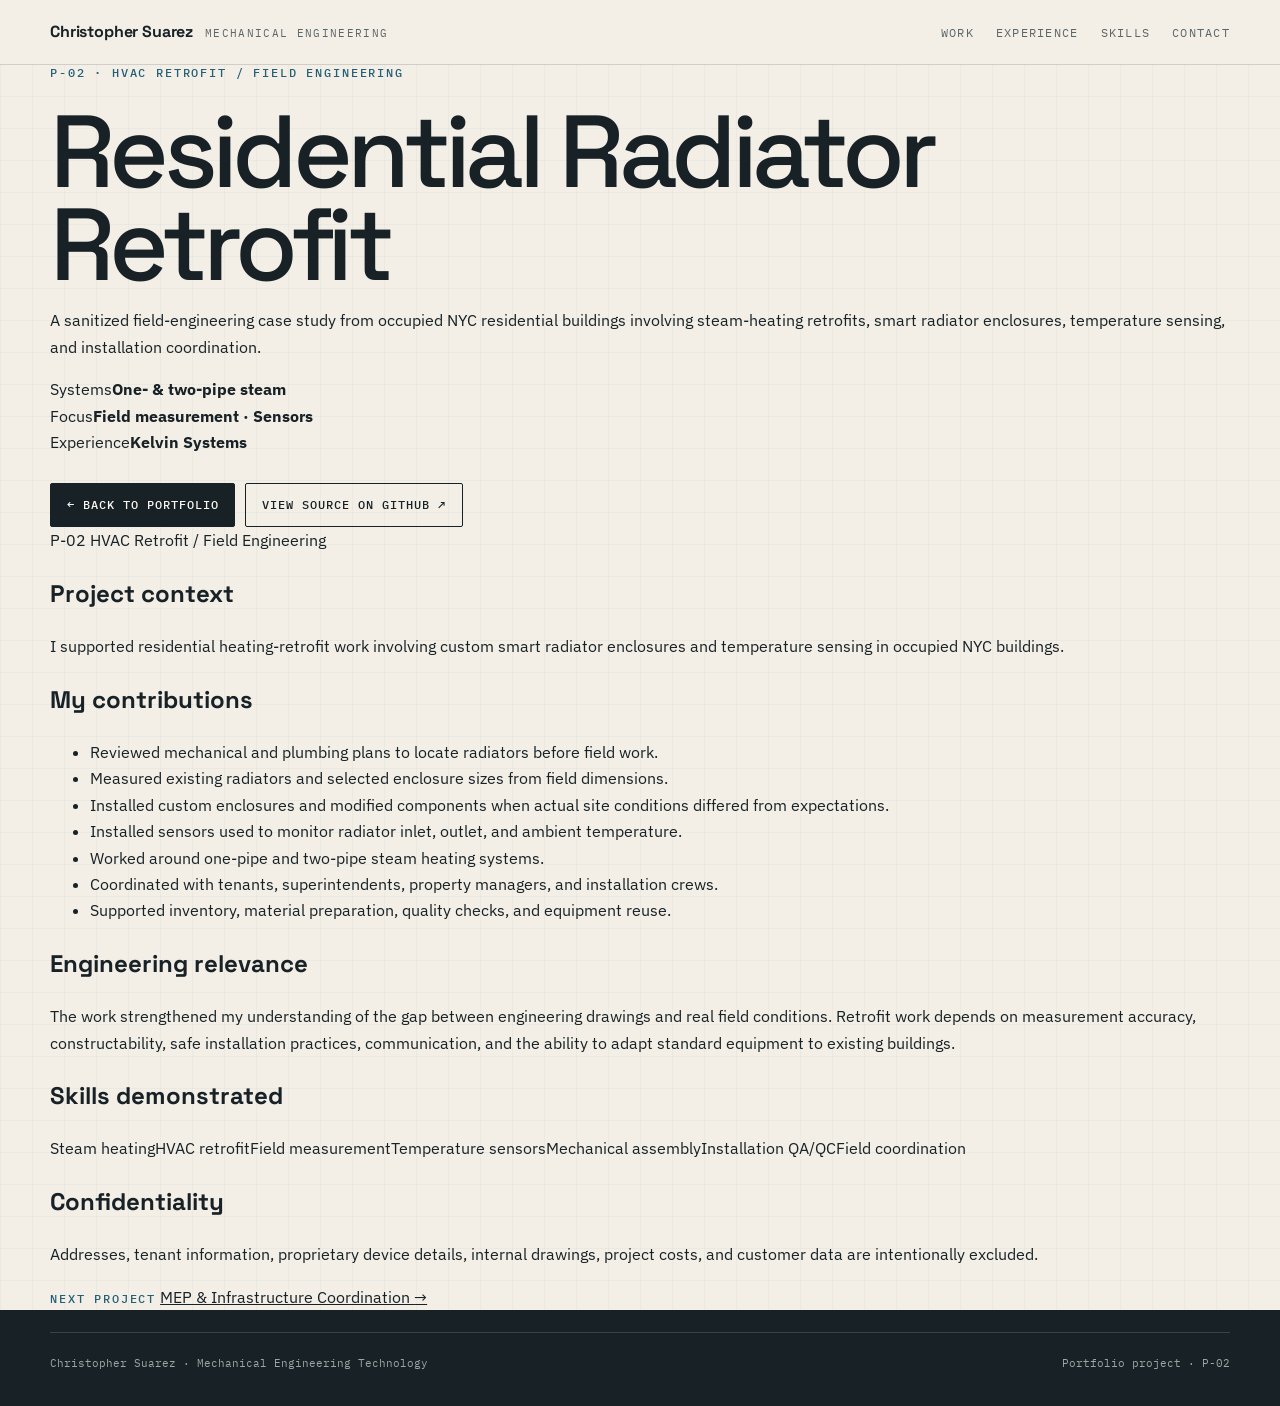
==== docs/projects/02-kelvin-radiator-retrofit-case-study/index.html @ 8697e6a3 "Add website page for Residential Radiator Retrofit" ====
<!doctype html>
<html lang="en">
<head>
  <meta charset="utf-8">
  <meta name="viewport" content="width=device-width, initial-scale=1">
  <meta name="description" content="Residential Radiator Retrofit — Christopher Suarez mechanical engineering portfolio project.">
  <meta name="theme-color" content="#f3efe6">
  <title>Residential Radiator Retrofit | Christopher Suarez</title>
  <link rel="stylesheet" href="../../styles.css">
</head>
<body>
  <a class="skip-link" href="#main">Skip to content</a>
  <header class="site-header">
    <nav class="nav" aria-label="Primary navigation">
      <a class="brand" href="../../">
        <strong>Christopher Suarez</strong>
        <span>Mechanical Engineering</span>
      </a>
      <div class="nav-links">
        <a href="../../#work">Work</a>
        <a href="../../#experience">Experience</a>
        <a href="../../#skills">Skills</a>
        <a href="../../#contact">Contact</a>
      </div>
    </nav>
  </header>

  <main id="main" class="project-page">
    <section class="project-detail-hero">
      <div class="container">
        <p class="eyebrow">P-02 · HVAC Retrofit / Field Engineering</p>
        <h1>Residential Radiator Retrofit</h1>
        <p class="project-lede">A sanitized field-engineering case study from occupied NYC residential buildings involving steam-heating retrofits, smart radiator enclosures, temperature sensing, and installation coordination.</p>
        <div class="project-meta-grid">
          <div class="project-meta-item"><span>Systems</span><strong>One- & two-pipe steam</strong></div>
          <div class="project-meta-item"><span>Focus</span><strong>Field measurement · Sensors</strong></div>
          <div class="project-meta-item"><span>Experience</span><strong>Kelvin Systems</strong></div>
        </div>
        <div class="action-row">
          <a class="button primary" href="../../#work">← Back to portfolio</a>
          <a class="button" href="https://github.com/Chris18302/MechEng-Portfolio/tree/main/projects/02-kelvin-radiator-retrofit-case-study">View source on GitHub <span aria-hidden="true">↗</span></a>
        </div>
      </div>
    </section>

    <section class="project-detail-body">
      <div class="container project-detail-grid">
        <aside class="project-rail">
          <span class="project-rail-number">P-02</span>
          <span>HVAC Retrofit / Field Engineering</span>
        </aside>
        <article class="project-article">
          
<section class="project-section">
  <h2>Project context</h2>
  <p>I supported residential heating-retrofit work involving custom smart radiator enclosures and temperature sensing in occupied NYC buildings.</p>
</section>
<section class="project-section">
  <h2>My contributions</h2>
  <ul>
    <li>Reviewed mechanical and plumbing plans to locate radiators before field work.</li>
    <li>Measured existing radiators and selected enclosure sizes from field dimensions.</li>
    <li>Installed custom enclosures and modified components when actual site conditions differed from expectations.</li>
    <li>Installed sensors used to monitor radiator inlet, outlet, and ambient temperature.</li>
    <li>Worked around one-pipe and two-pipe steam heating systems.</li>
    <li>Coordinated with tenants, superintendents, property managers, and installation crews.</li>
    <li>Supported inventory, material preparation, quality checks, and equipment reuse.</li>
  </ul>
</section>
<section class="project-section">
  <h2>Engineering relevance</h2>
  <p>The work strengthened my understanding of the gap between engineering drawings and real field conditions. Retrofit work depends on measurement accuracy, constructability, safe installation practices, communication, and the ability to adapt standard equipment to existing buildings.</p>
</section>
<section class="project-section">
  <h2>Skills demonstrated</h2>
  <div class="tag-list"><span>Steam heating</span><span>HVAC retrofit</span><span>Field measurement</span><span>Temperature sensors</span><span>Mechanical assembly</span><span>Installation QA/QC</span><span>Field coordination</span></div>
</section>
<section class="project-section">
  <h2>Confidentiality</h2>
  <p class="project-note">Addresses, tenant information, proprietary device details, internal drawings, project costs, and customer data are intentionally excluded.</p>
</section>
        </article>
      </div>
    </section>

    <section class="project-next">
      <div class="container project-next-inner">
        <span class="eyebrow">Next project</span>
        <a href="../03-bnydc-mep-infrastructure-case-study/">MEP & Infrastructure Coordination <span aria-hidden="true">→</span></a>
      </div>
    </section>
  </main>

  <footer>
    <div class="container footer-inner">
      <span>Christopher Suarez · Mechanical Engineering Technology</span>
      <span>Portfolio project · P-02</span>
    </div>
  </footer>
</body>
</html>
---- docs/styles.css ----
@import url('https://fonts.googleapis.com/css2?family=IBM+Plex+Mono:wght@400;500&family=IBM+Plex+Sans:wght@400;500;600&family=Space+Grotesk:wght@400;500;600&display=swap');

:root {
  --paper: #f3efe6;
  --paper-raised: #faf7f0;
  --ink: #172126;
  --muted: #5b6668;
  --rule: #c8c6bb;
  --blue: #245f78;
  --blue-dark: #163e50;
  --brass: #9a642f;
  --soft-blue: #d9e7eb;
  --max: 1180px;
  --gutter: clamp(20px, 4vw, 48px);
  --display: "Space Grotesk", "Avenir Next", Arial, sans-serif;
  --body: "IBM Plex Sans", "Helvetica Neue", Arial, sans-serif;
  --mono: "IBM Plex Mono", Consolas, monospace;
}

* { box-sizing: border-box; }
html { scroll-behavior: smooth; }
body {
  margin: 0;
  color: var(--ink);
  background:
    linear-gradient(rgba(36,95,120,.045) 1px, transparent 1px),
    linear-gradient(90deg, rgba(36,95,120,.045) 1px, transparent 1px),
    var(--paper);
  background-size: 32px 32px;
  font-family: var(--body);
  font-size: 16px;
  line-height: 1.65;
}

a { color: inherit; }
a:focus-visible, button:focus-visible { outline: 3px solid var(--brass); outline-offset: 4px; }

.skip-link {
  position: absolute; left: -999px; top: 8px; z-index: 20;
  padding: 8px 12px; background: var(--ink); color: var(--paper-raised);
}
.skip-link:focus { left: 8px; }

.site-header {
  position: sticky; top: 0; z-index: 10;
  border-bottom: 1px solid rgba(23,33,38,.16);
  background: rgba(243,239,230,.92);
  backdrop-filter: blur(12px);
}
.nav {
  width: min(var(--max), calc(100% - 2 * var(--gutter)));
  margin: 0 auto;
  min-height: 64px;
  display: flex; align-items: center; justify-content: space-between; gap: 24px;
}
.brand { text-decoration: none; display: flex; gap: 12px; align-items: baseline; }
.brand strong { font-family: var(--display); font-size: 1rem; letter-spacing: -.01em; }
.brand span { font-family: var(--mono); color: var(--muted); font-size: .69rem; text-transform: uppercase; letter-spacing: .12em; }
.nav-links { display: flex; gap: 22px; flex-wrap: wrap; }
.nav-links a { font-family: var(--mono); font-size: .72rem; text-decoration: none; text-transform: uppercase; letter-spacing: .11em; color: var(--muted); }
.nav-links a:hover { color: var(--blue); }

main { overflow: hidden; }
.container { width: min(var(--max), calc(100% - 2 * var(--gutter))); margin: 0 auto; }

.hero {
  min-height: 650px;
  display: grid;
  grid-template-columns: minmax(0, 1.65fr) minmax(260px, .65fr);
  gap: clamp(40px, 7vw, 96px);
  align-items: end;
  padding: clamp(76px, 11vw, 142px) 0 72px;
  border-bottom: 1px solid var(--ink);
  position: relative;
}
.hero::before {
  content: "01";
  position: absolute; top: 52px; right: 0;
  font: 500 .72rem/1 var(--mono); letter-spacing: .16em; color: var(--brass);
}
.eyebrow {
  font: 500 .72rem/1.4 var(--mono);
  text-transform: uppercase; letter-spacing: .16em; color: var(--blue);
  margin: 0 0 24px;
}
h1, h2, h3 { font-family: var(--display); }
h1 {
  margin: 0;
  max-width: 900px;
  font-size: clamp(3.5rem, 8vw, 7.4rem);
  font-weight: 500;
  line-height: .91;
  letter-spacing: -.055em;
}
.hero-accent { color: var(--blue); }
.hero-copy {
  margin: 28px 0 0;
  max-width: 720px;
  font-size: clamp(1.08rem, 1.5vw, 1.28rem);
  color: var(--muted);
}
.hero-meta {
  border-left: 1px solid var(--rule);
  padding-left: 24px;
}
.meta-item { padding: 14px 0; border-bottom: 1px solid var(--rule); }
.meta-label { display: block; font: 500 .66rem/1.4 var(--mono); text-transform: uppercase; letter-spacing: .13em; color: var(--muted); }
.meta-value { display: block; margin-top: 6px; font-family: var(--display); font-size: 1rem; }
.action-row { display: flex; flex-wrap: wrap; gap: 10px; margin-top: 28px; }
.button {
  display: inline-flex; align-items: center; gap: 8px;
  min-height: 44px; padding: 0 16px;
  border: 1px solid var(--ink); border-radius: 2px;
  text-decoration: none; font: 500 .76rem/1 var(--mono); letter-spacing: .08em; text-transform: uppercase;
  transition: background .18s ease, color .18s ease, border-color .18s ease;
}
.button.primary { background: var(--ink); color: var(--paper-raised); }
.button:hover { background: var(--blue); border-color: var(--blue); color: var(--paper-raised); }

.section { padding: clamp(72px, 10vw, 128px) 0; border-bottom: 1px solid var(--rule); }
.section-head {
  display: grid; grid-template-columns: 160px minmax(0, 1fr); gap: 28px;
  margin-bottom: 52px;
}
.section-index { font: 500 .72rem/1.4 var(--mono); letter-spacing: .16em; color: var(--brass); }
.section-title { margin: 0; font-size: clamp(2.4rem, 5vw, 4.5rem); font-weight: 500; line-height: 1; letter-spacing: -.04em; }
.section-intro { margin: 16px 0 0; max-width: 720px; color: var(--muted); font-size: 1.08rem; }

.project-list { border-top: 1px solid var(--ink); }
.project {
  display: grid;
  grid-template-columns: 82px minmax(0, 1.4fr) minmax(220px, .7fr) 32px;
  gap: 22px; align-items: start;
  padding: 30px 0;
  border-bottom: 1px solid var(--rule);
  text-decoration: none;
  transition: padding .18s ease, background .18s ease;
}
.project:hover { padding-left: 12px; padding-right: 12px; background: rgba(250,247,240,.68); }
.project-no { font: 500 .75rem/1.4 var(--mono); color: var(--brass); }
.project h3 { margin: 0; font-size: clamp(1.35rem, 2vw, 1.8rem); font-weight: 500; letter-spacing: -.02em; }
.project p { margin: 9px 0 0; color: var(--muted); max-width: 620px; }
.project-tools { font: 400 .73rem/1.65 var(--mono); color: var(--blue-dark); text-transform: uppercase; letter-spacing: .05em; }
.project-arrow { font-family: var(--display); font-size: 1.3rem; color: var(--blue); }

.experience-grid {
  display: grid; grid-template-columns: repeat(3, 1fr);
  border-top: 1px solid var(--ink); border-bottom: 1px solid var(--ink);
}
.experience { padding: 34px 28px 38px 0; }
.experience + .experience { padding-left: 28px; border-left: 1px solid var(--rule); }
.experience-tag { font: 500 .68rem/1.4 var(--mono); color: var(--blue); letter-spacing: .13em; text-transform: uppercase; }
.experience h3 { margin: 15px 0 8px; font-size: 1.45rem; font-weight: 500; }
.experience-role { color: var(--brass); font: 500 .76rem/1.4 var(--mono); text-transform: uppercase; letter-spacing: .07em; }
.experience p { margin: 18px 0 0; color: var(--muted); }

.skill-matrix { border-top: 1px solid var(--ink); }
.skill-row {
  display: grid; grid-template-columns: minmax(180px, .45fr) minmax(0, 1.55fr);
  gap: 28px; padding: 24px 0; border-bottom: 1px solid var(--rule);
}
.skill-row h3 { margin: 0; font-size: 1rem; font-weight: 500; }
.skill-row p { margin: 0; color: var(--muted); }

.next-build {
  display: grid; grid-template-columns: repeat(3, 1fr);
  gap: 0; border: 1px solid var(--ink); background: var(--paper-raised);
}
.build-item { padding: 30px; min-height: 220px; }
.build-item + .build-item { border-left: 1px solid var(--rule); }
.build-item .cost { font: 500 .68rem/1.4 var(--mono); color: var(--blue); letter-spacing: .12em; text-transform: uppercase; }
.build-item h3 { margin: 34px 0 10px; font-size: 1.35rem; font-weight: 500; }
.build-item p { margin: 0; color: var(--muted); }

.contact-band {
  background: var(--ink); color: var(--paper-raised);
  padding: clamp(70px, 9vw, 112px) 0;
}
.contact-grid { display: grid; grid-template-columns: minmax(0, 1fr) auto; gap: 36px; align-items: end; }
.contact-grid h2 { margin: 0; max-width: 780px; font-size: clamp(2.8rem, 6vw, 5.3rem); line-height: .98; letter-spacing: -.045em; font-weight: 500; }
.contact-grid p { margin: 22px 0 0; color: #b7bebd; max-width: 660px; }
.contact-actions { display: flex; gap: 10px; flex-wrap: wrap; justify-content: flex-end; }
.contact-actions .button { color: var(--paper-raised); border-color: #7f8988; }
.contact-actions .button.primary { background: var(--paper-raised); color: var(--ink); border-color: var(--paper-raised); }

footer { background: var(--ink); color: #9da6a4; padding: 22px 0 34px; font: 400 .68rem/1.6 var(--mono); }
.footer-inner { display: flex; justify-content: space-between; gap: 24px; border-top: 1px solid #394346; padding-top: 22px; }

@media (max-width: 900px) {
  .hero { grid-template-columns: 1fr; min-height: auto; }
  .hero-meta { border-left: 0; border-top: 1px solid var(--rule); padding: 12px 0 0; display: grid; grid-template-columns: repeat(2, 1fr); gap: 0 24px; }
  .project { grid-template-columns: 58px minmax(0,1fr) 28px; }
  .project-tools { grid-column: 2 / 3; }
  .project-arrow { grid-column: 3; grid-row: 1; }
  .experience-grid, .next-build { grid-template-columns: 1fr; }
  .experience, .experience + .experience, .build-item, .build-item + .build-item { padding: 28px 0; border-left: 0; border-top: 1px solid var(--rule); }
  .experience:first-child, .build-item:first-child { border-top: 0; }
  .next-build { padding: 0 28px; }
  .contact-grid { grid-template-columns: 1fr; }
  .contact-actions { justify-content: flex-start; }
}

@media (max-width: 650px) {
  .nav { min-height: 58px; }
  .brand span { display: none; }
  .nav-links { gap: 12px; }
  .nav-links a:nth-child(3) { display: none; }
  .hero { padding-top: 84px; }
  h1 { font-size: clamp(3.1rem, 17vw, 5rem); }
  .hero-meta { grid-template-columns: 1fr; }
  .section-head { grid-template-columns: 1fr; gap: 10px; }
  .project { grid-template-columns: 42px minmax(0, 1fr); gap: 14px; }
  .project-arrow { display: none; }
  .project-tools { grid-column: 2; }
  .skill-row { grid-template-columns: 1fr; gap: 8px; }
  .footer-inner { flex-direction: column; }
}

@media (prefers-reduced-motion: reduce) {
  html { scroll-behavior: auto; }
  *, *::before, *::after { transition-duration: .001ms !important; animation-duration: .001ms !important; animation-iteration-count: 1 !important; }
}
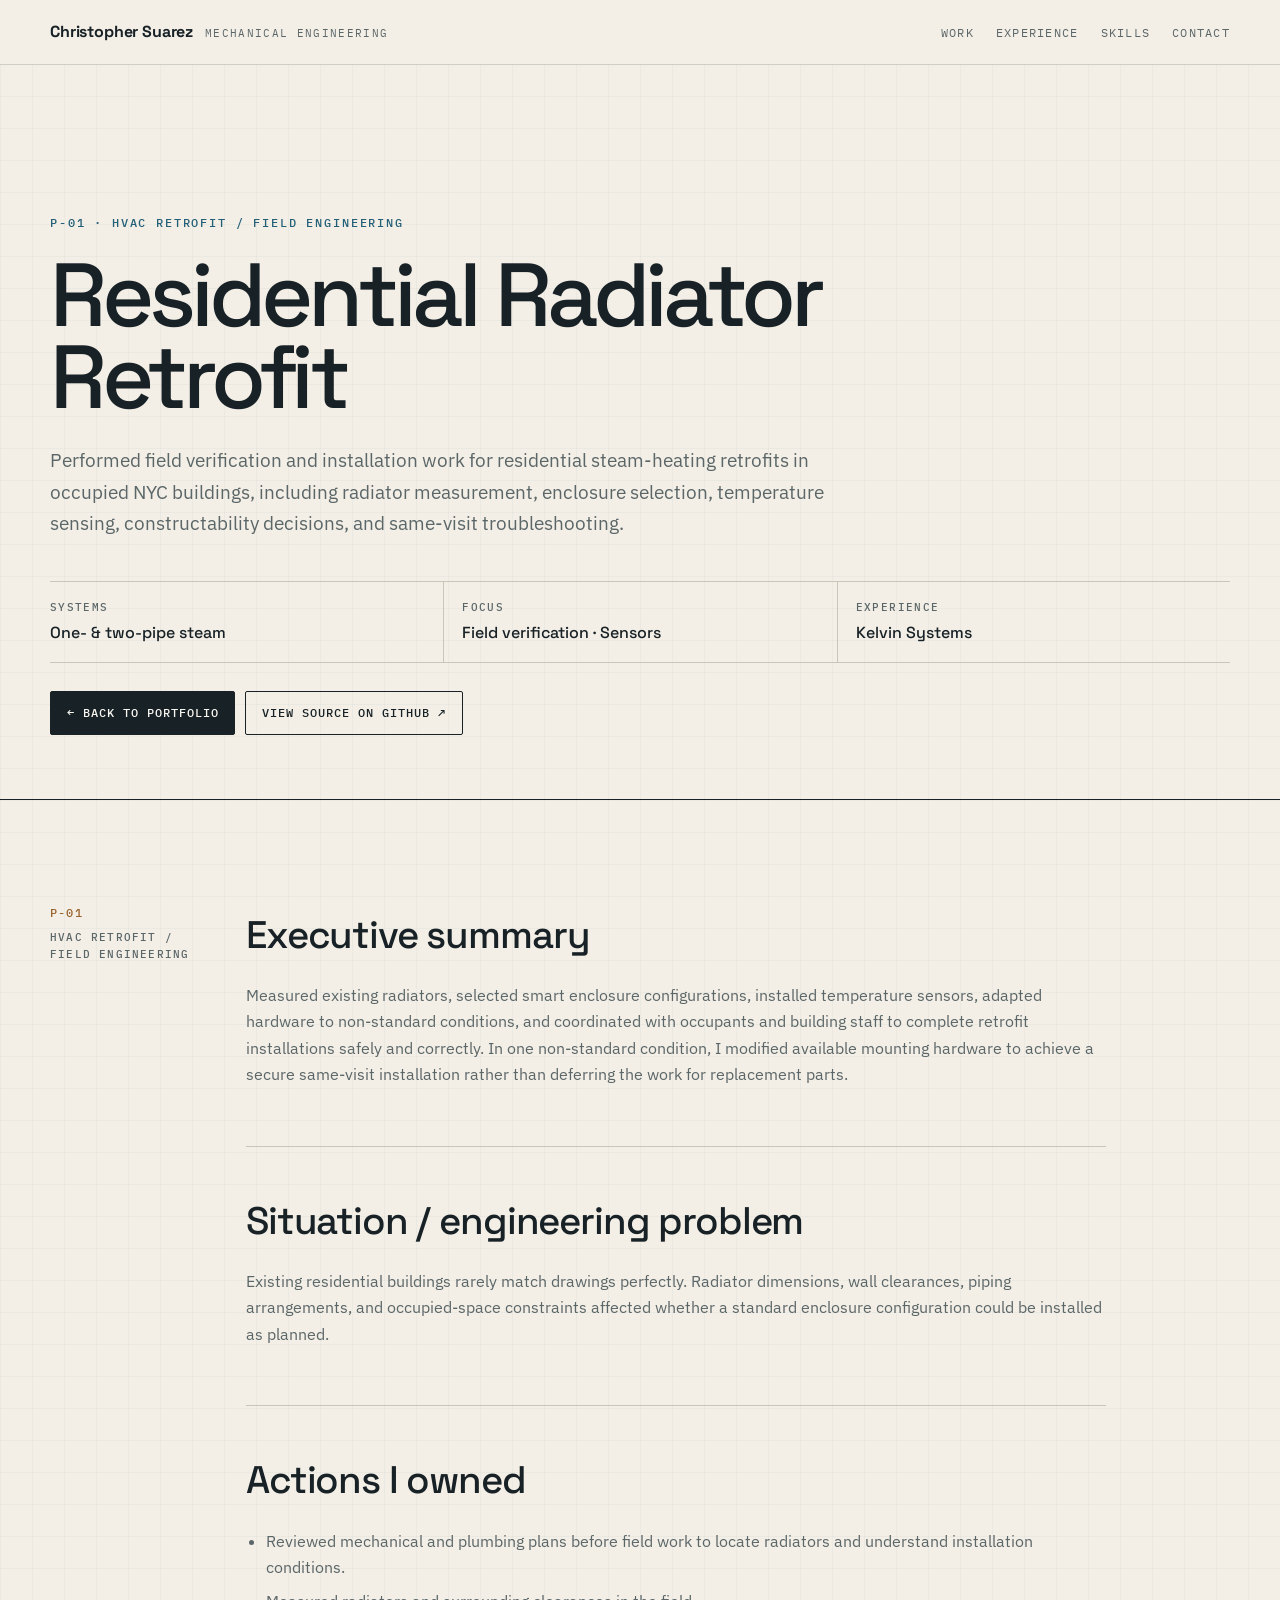
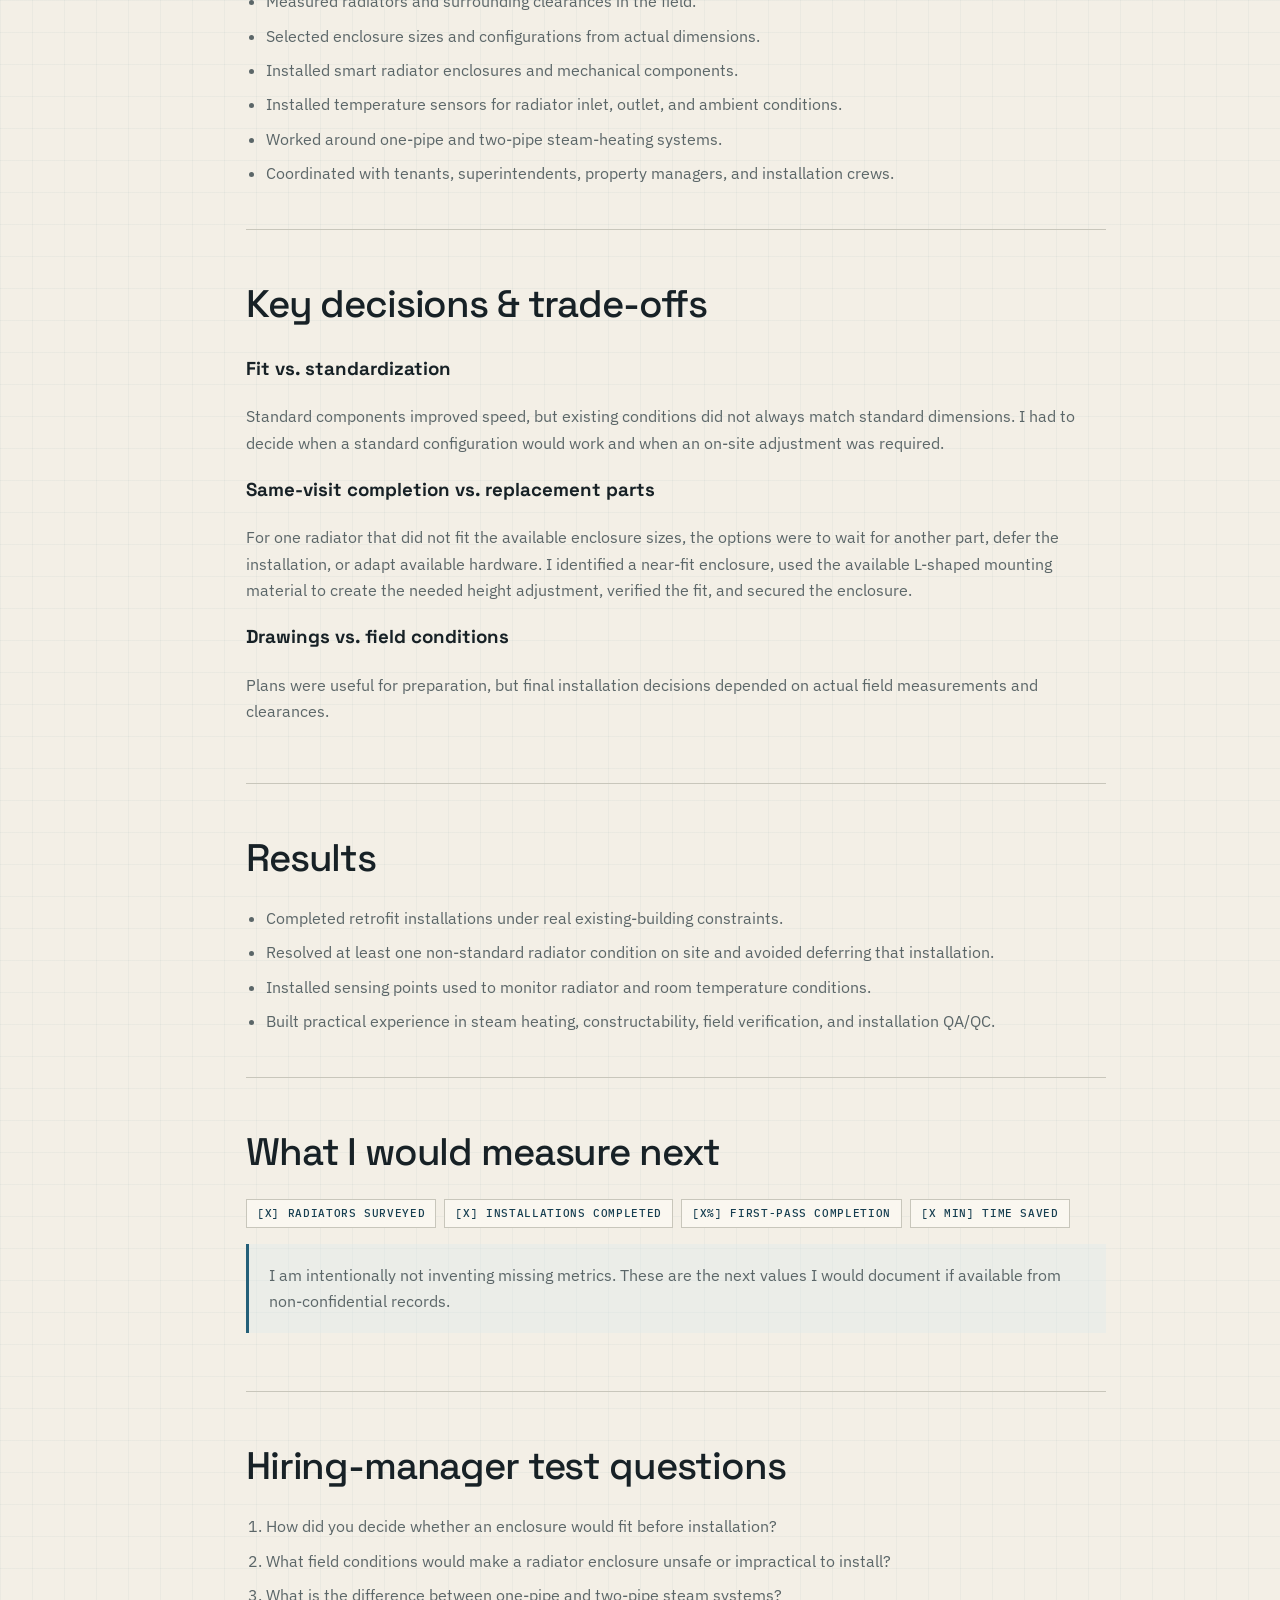
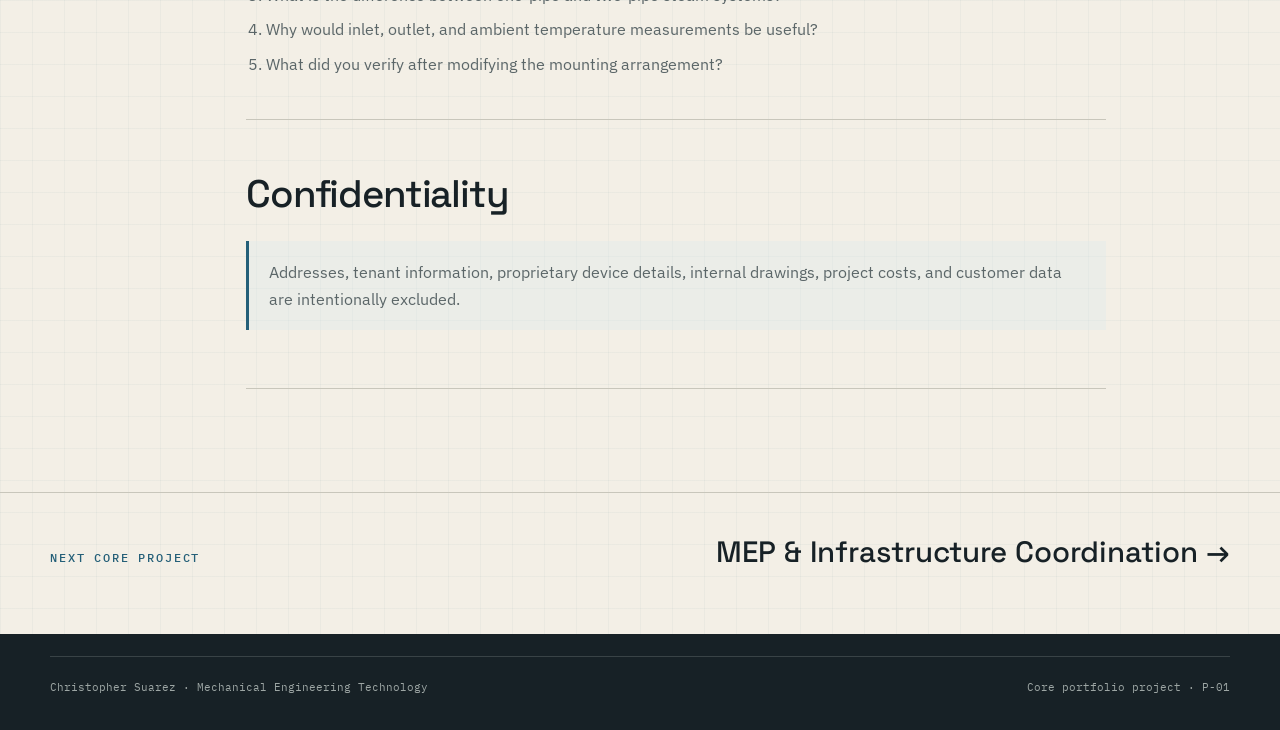
==== commit cfd4e810: "Strengthen Residential Radiator Retrofit case study for hiring review" ====
--- a/docs/projects/02-kelvin-radiator-retrofit-case-study/index.html
+++ b/docs/projects/02-kelvin-radiator-retrofit-case-study/index.html
@@ -12,29 +12,20 @@
   <a class="skip-link" href="#main">Skip to content</a>
   <header class="site-header">
     <nav class="nav" aria-label="Primary navigation">
-      <a class="brand" href="../../">
-        <strong>Christopher Suarez</strong>
-        <span>Mechanical Engineering</span>
-      </a>
+      <a class="brand" href="../../"><strong>Christopher Suarez</strong><span>Mechanical Engineering</span></a>
       <div class="nav-links">
-        <a href="../../#work">Work</a>
-        <a href="../../#experience">Experience</a>
-        <a href="../../#skills">Skills</a>
-        <a href="../../#contact">Contact</a>
+        <a href="../../#work">Work</a><a href="../../#experience">Experience</a><a href="../../#skills">Skills</a><a href="../../#contact">Contact</a>
       </div>
     </nav>
   </header>
-
   <main id="main" class="project-page">
     <section class="project-detail-hero">
       <div class="container">
-        <p class="eyebrow">P-02 · HVAC Retrofit / Field Engineering</p>
+        <p class="eyebrow">P-01 · HVAC Retrofit / Field Engineering</p>
         <h1>Residential Radiator Retrofit</h1>
-        <p class="project-lede">A sanitized field-engineering case study from occupied NYC residential buildings involving steam-heating retrofits, smart radiator enclosures, temperature sensing, and installation coordination.</p>
+        <p class="project-lede">Performed field verification and installation work for residential steam-heating retrofits in occupied NYC buildings, including radiator measurement, enclosure selection, temperature sensing, constructability decisions, and same-visit troubleshooting.</p>
         <div class="project-meta-grid">
-          <div class="project-meta-item"><span>Systems</span><strong>One- & two-pipe steam</strong></div>
-          <div class="project-meta-item"><span>Focus</span><strong>Field measurement · Sensors</strong></div>
-          <div class="project-meta-item"><span>Experience</span><strong>Kelvin Systems</strong></div>
+          <div class="project-meta-item"><span>Systems</span><strong>One- & two-pipe steam</strong></div><div class="project-meta-item"><span>Focus</span><strong>Field verification · Sensors</strong></div><div class="project-meta-item"><span>Experience</span><strong>Kelvin Systems</strong></div>
         </div>
         <div class="action-row">
           <a class="button primary" href="../../#work">← Back to portfolio</a>
@@ -42,60 +33,73 @@
         </div>
       </div>
     </section>
-
     <section class="project-detail-body">
       <div class="container project-detail-grid">
-        <aside class="project-rail">
-          <span class="project-rail-number">P-02</span>
-          <span>HVAC Retrofit / Field Engineering</span>
-        </aside>
+        <aside class="project-rail"><span class="project-rail-number">P-01</span><span>HVAC Retrofit / Field Engineering</span></aside>
         <article class="project-article">
-          
 <section class="project-section">
-  <h2>Project context</h2>
-  <p>I supported residential heating-retrofit work involving custom smart radiator enclosures and temperature sensing in occupied NYC buildings.</p>
+  <h2>Executive summary</h2>
+  <p>Measured existing radiators, selected smart enclosure configurations, installed temperature sensors, adapted hardware to non-standard conditions, and coordinated with occupants and building staff to complete retrofit installations safely and correctly. In one non-standard condition, I modified available mounting hardware to achieve a secure same-visit installation rather than deferring the work for replacement parts.</p>
 </section>
 <section class="project-section">
-  <h2>My contributions</h2>
+  <h2>Situation / engineering problem</h2>
+  <p>Existing residential buildings rarely match drawings perfectly. Radiator dimensions, wall clearances, piping arrangements, and occupied-space constraints affected whether a standard enclosure configuration could be installed as planned.</p>
+</section>
+<section class="project-section">
+  <h2>Actions I owned</h2>
   <ul>
-    <li>Reviewed mechanical and plumbing plans to locate radiators before field work.</li>
-    <li>Measured existing radiators and selected enclosure sizes from field dimensions.</li>
-    <li>Installed custom enclosures and modified components when actual site conditions differed from expectations.</li>
-    <li>Installed sensors used to monitor radiator inlet, outlet, and ambient temperature.</li>
-    <li>Worked around one-pipe and two-pipe steam heating systems.</li>
+    <li>Reviewed mechanical and plumbing plans before field work to locate radiators and understand installation conditions.</li>
+    <li>Measured radiators and surrounding clearances in the field.</li>
+    <li>Selected enclosure sizes and configurations from actual dimensions.</li>
+    <li>Installed smart radiator enclosures and mechanical components.</li>
+    <li>Installed temperature sensors for radiator inlet, outlet, and ambient conditions.</li>
+    <li>Worked around one-pipe and two-pipe steam-heating systems.</li>
     <li>Coordinated with tenants, superintendents, property managers, and installation crews.</li>
-    <li>Supported inventory, material preparation, quality checks, and equipment reuse.</li>
   </ul>
 </section>
 <section class="project-section">
-  <h2>Engineering relevance</h2>
-  <p>The work strengthened my understanding of the gap between engineering drawings and real field conditions. Retrofit work depends on measurement accuracy, constructability, safe installation practices, communication, and the ability to adapt standard equipment to existing buildings.</p>
+  <h2>Key decisions & trade-offs</h2>
+  <h3>Fit vs. standardization</h3>
+  <p>Standard components improved speed, but existing conditions did not always match standard dimensions. I had to decide when a standard configuration would work and when an on-site adjustment was required.</p>
+  <h3>Same-visit completion vs. replacement parts</h3>
+  <p>For one radiator that did not fit the available enclosure sizes, the options were to wait for another part, defer the installation, or adapt available hardware. I identified a near-fit enclosure, used the available L-shaped mounting material to create the needed height adjustment, verified the fit, and secured the enclosure.</p>
+  <h3>Drawings vs. field conditions</h3>
+  <p>Plans were useful for preparation, but final installation decisions depended on actual field measurements and clearances.</p>
 </section>
 <section class="project-section">
-  <h2>Skills demonstrated</h2>
-  <div class="tag-list"><span>Steam heating</span><span>HVAC retrofit</span><span>Field measurement</span><span>Temperature sensors</span><span>Mechanical assembly</span><span>Installation QA/QC</span><span>Field coordination</span></div>
+  <h2>Results</h2>
+  <ul>
+    <li>Completed retrofit installations under real existing-building constraints.</li>
+    <li>Resolved at least one non-standard radiator condition on site and avoided deferring that installation.</li>
+    <li>Installed sensing points used to monitor radiator and room temperature conditions.</li>
+    <li>Built practical experience in steam heating, constructability, field verification, and installation QA/QC.</li>
+  </ul>
+</section>
+<section class="project-section">
+  <h2>What I would measure next</h2>
+  <div class="tag-list"><span>[X] radiators surveyed</span><span>[X] installations completed</span><span>[X%] first-pass completion</span><span>[X min] time saved</span></div>
+  <p class="project-note">I am intentionally not inventing missing metrics. These are the next values I would document if available from non-confidential records.</p>
+</section>
+<section class="project-section">
+  <h2>Hiring-manager test questions</h2>
+  <ol>
+    <li>How did you decide whether an enclosure would fit before installation?</li>
+    <li>What field conditions would make a radiator enclosure unsafe or impractical to install?</li>
+    <li>What is the difference between one-pipe and two-pipe steam systems?</li>
+    <li>Why would inlet, outlet, and ambient temperature measurements be useful?</li>
+    <li>What did you verify after modifying the mounting arrangement?</li>
+  </ol>
 </section>
 <section class="project-section">
   <h2>Confidentiality</h2>
   <p class="project-note">Addresses, tenant information, proprietary device details, internal drawings, project costs, and customer data are intentionally excluded.</p>
-</section>
-        </article>
+</section></article>
       </div>
     </section>
-
     <section class="project-next">
-      <div class="container project-next-inner">
-        <span class="eyebrow">Next project</span>
-        <a href="../03-bnydc-mep-infrastructure-case-study/">MEP & Infrastructure Coordination <span aria-hidden="true">→</span></a>
-      </div>
+      <div class="container project-next-inner"><span class="eyebrow">Next core project</span><a href="../03-bnydc-mep-infrastructure-case-study/">MEP & Infrastructure Coordination <span aria-hidden="true">→</span></a></div>
     </section>
   </main>
-
-  <footer>
-    <div class="container footer-inner">
-      <span>Christopher Suarez · Mechanical Engineering Technology</span>
-      <span>Portfolio project · P-02</span>
-    </div>
-  </footer>
+  <footer><div class="container footer-inner"><span>Christopher Suarez · Mechanical Engineering Technology</span><span>Core portfolio project · P-01</span></div></footer>
 </body>
 </html>
--- a/docs/styles.css
+++ b/docs/styles.css
@@ -220,3 +220,180 @@
   html { scroll-behavior: auto; }
   *, *::before, *::after { transition-duration: .001ms !important; animation-duration: .001ms !important; animation-iteration-count: 1 !important; }
 }
+
+
+/* Project detail pages */
+.project-page { overflow: visible; }
+.project-detail-hero {
+  padding: clamp(90px, 12vw, 150px) 0 64px;
+  border-bottom: 1px solid var(--ink);
+}
+.project-detail-hero h1 {
+  max-width: 980px;
+  font-size: clamp(3rem, 7vw, 6.4rem);
+}
+.project-lede {
+  max-width: 820px;
+  margin: 26px 0 0;
+  color: var(--muted);
+  font-size: clamp(1.08rem, 1.5vw, 1.28rem);
+}
+.project-meta-grid {
+  display: grid;
+  grid-template-columns: repeat(3, 1fr);
+  margin-top: 42px;
+  border-top: 1px solid var(--rule);
+  border-bottom: 1px solid var(--rule);
+}
+.project-meta-item {
+  padding: 18px 18px 18px 0;
+}
+.project-meta-item + .project-meta-item {
+  padding-left: 18px;
+  border-left: 1px solid var(--rule);
+}
+.project-meta-item span {
+  display: block;
+  font: 500 .66rem/1.4 var(--mono);
+  text-transform: uppercase;
+  letter-spacing: .13em;
+  color: var(--muted);
+}
+.project-meta-item strong {
+  display: block;
+  margin-top: 7px;
+  font: 500 1rem/1.4 var(--display);
+}
+.project-detail-body {
+  padding: clamp(64px, 8vw, 108px) 0;
+}
+.project-detail-grid {
+  display: grid;
+  grid-template-columns: 160px minmax(0, 1fr);
+  gap: 36px;
+}
+.project-rail {
+  display: flex;
+  flex-direction: column;
+  gap: 8px;
+  font: 500 .68rem/1.5 var(--mono);
+  text-transform: uppercase;
+  letter-spacing: .11em;
+  color: var(--muted);
+}
+.project-rail-number {
+  color: var(--brass);
+  font-size: .78rem;
+}
+.project-article {
+  max-width: 860px;
+}
+.project-section {
+  padding: 0 0 42px;
+  margin: 0 0 42px;
+  border-bottom: 1px solid var(--rule);
+}
+.project-section:last-child { margin-bottom: 0; }
+.project-section h2 {
+  margin: 0 0 16px;
+  font-size: clamp(1.8rem, 3vw, 2.7rem);
+  font-weight: 500;
+  letter-spacing: -.03em;
+}
+.project-section p,
+.project-section li {
+  color: var(--muted);
+}
+.project-section ul,
+.project-section ol {
+  margin: 14px 0 0;
+  padding-left: 1.25rem;
+}
+.project-section li + li { margin-top: 8px; }
+.project-note {
+  padding: 18px 20px;
+  border-left: 3px solid var(--blue);
+  background: rgba(217,231,235,.35);
+}
+.result-grid,
+.equation-grid {
+  display: grid;
+  grid-template-columns: repeat(2, 1fr);
+  gap: 1px;
+  border: 1px solid var(--rule);
+  background: var(--rule);
+  margin: 22px 0;
+}
+.result-grid > div,
+.equation-grid > div {
+  background: var(--paper-raised);
+  padding: 22px;
+}
+.result-grid span,
+.equation-grid span {
+  display: block;
+  font: 500 .66rem/1.4 var(--mono);
+  text-transform: uppercase;
+  letter-spacing: .1em;
+  color: var(--muted);
+}
+.result-grid strong,
+.equation-grid code {
+  display: block;
+  margin-top: 8px;
+  color: var(--ink);
+  font-size: 1.05rem;
+}
+.equation-grid code {
+  font-family: var(--mono);
+}
+.tag-list {
+  display: flex;
+  flex-wrap: wrap;
+  gap: 8px;
+}
+.tag-list span {
+  border: 1px solid var(--rule);
+  background: var(--paper-raised);
+  padding: 7px 10px;
+  font: 500 .68rem/1.2 var(--mono);
+  text-transform: uppercase;
+  letter-spacing: .06em;
+  color: var(--blue-dark);
+}
+.inline-link {
+  color: var(--blue);
+  text-underline-offset: 3px;
+}
+.project-next {
+  border-top: 1px solid var(--rule);
+  padding: 42px 0 64px;
+}
+.project-next-inner {
+  display: flex;
+  justify-content: space-between;
+  align-items: baseline;
+  gap: 24px;
+}
+.project-next .eyebrow { margin: 0; }
+.project-next a {
+  font: 500 clamp(1.25rem, 2.3vw, 2rem)/1.2 var(--display);
+  text-decoration: none;
+}
+.project-next a:hover { color: var(--blue); }
+
+@media (max-width: 760px) {
+  .project-meta-grid { grid-template-columns: 1fr; }
+  .project-meta-item,
+  .project-meta-item + .project-meta-item {
+    padding: 16px 0;
+    border-left: 0;
+    border-top: 1px solid var(--rule);
+  }
+  .project-meta-item:first-child { border-top: 0; }
+  .project-detail-grid { grid-template-columns: 1fr; gap: 18px; }
+  .project-rail { flex-direction: row; }
+  .result-grid,
+  .equation-grid { grid-template-columns: 1fr; }
+  .project-next-inner { flex-direction: column; align-items: flex-start; }
+}
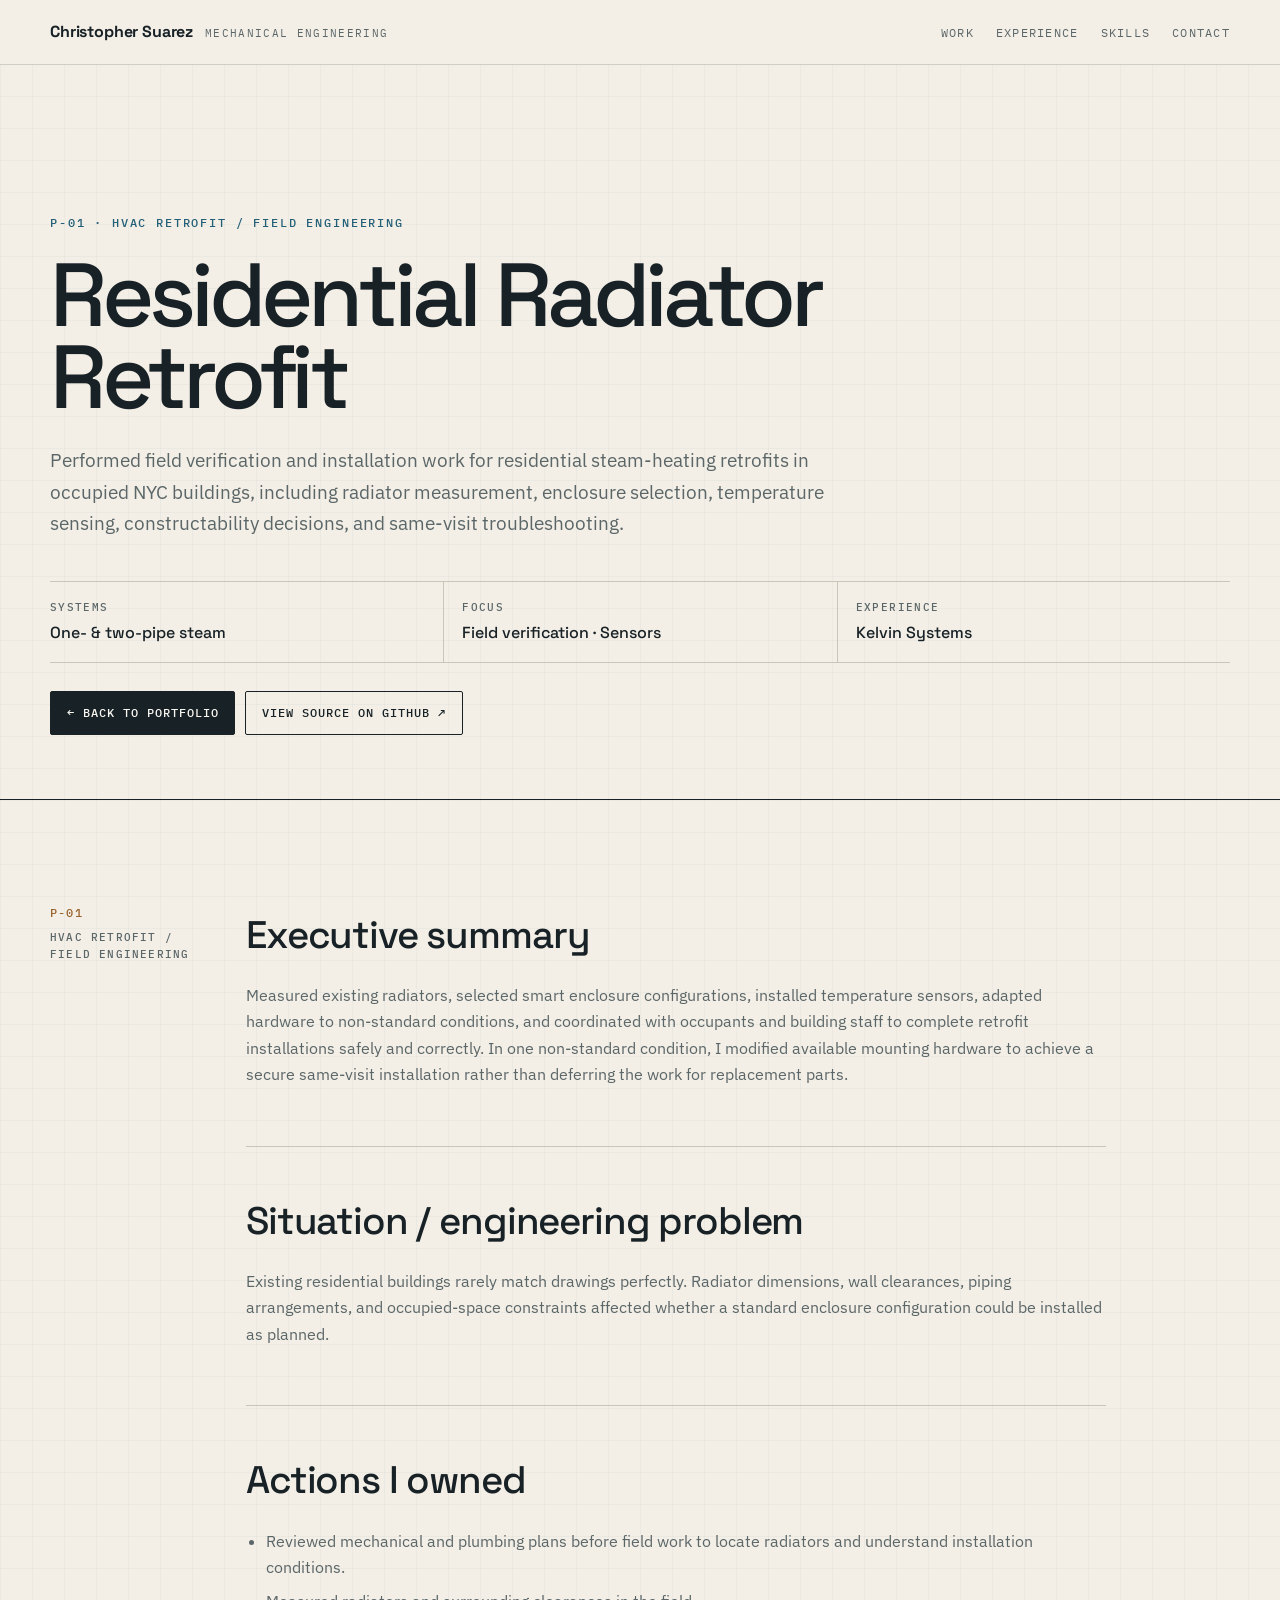
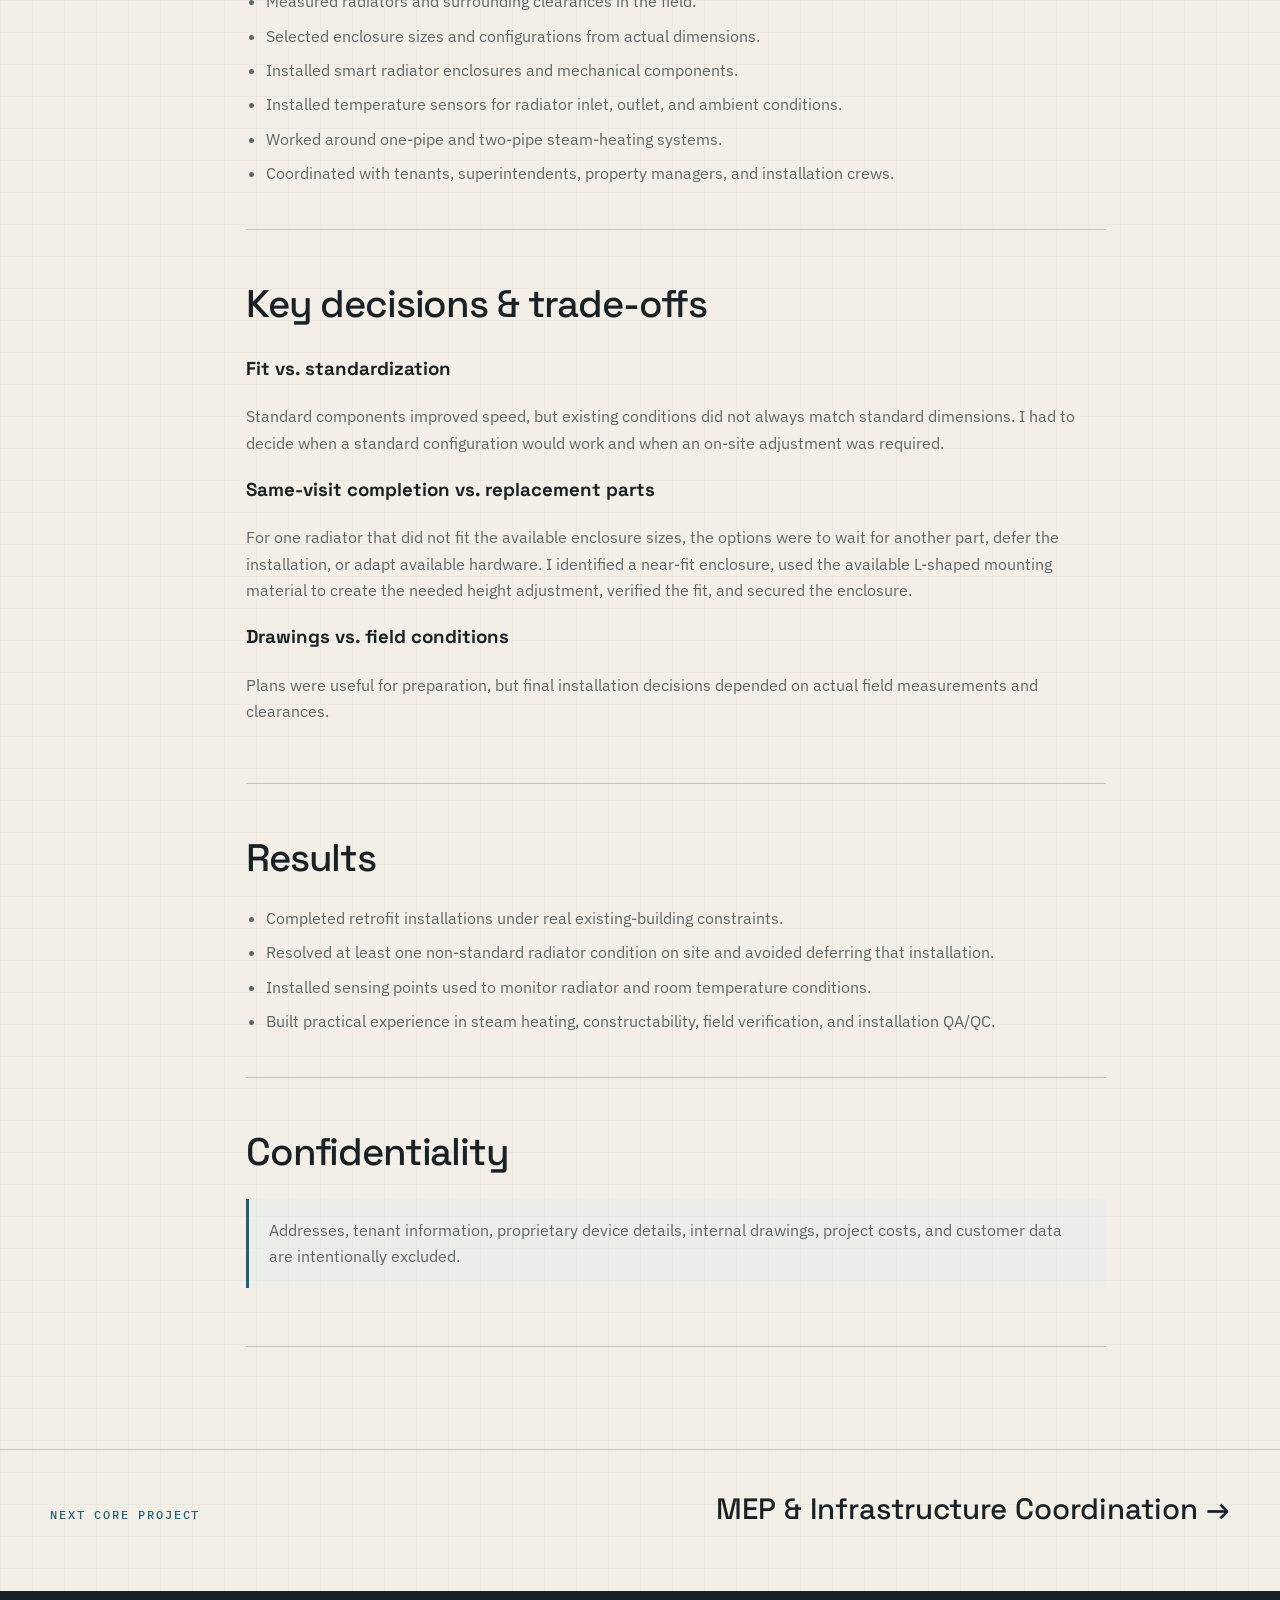
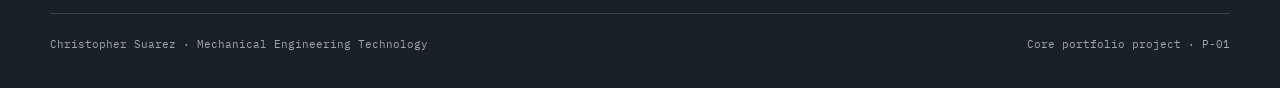
==== commit 3b6b027a: "Remove internal review notes from radiator case study" ====
--- a/docs/projects/02-kelvin-radiator-retrofit-case-study/index.html
+++ b/docs/projects/02-kelvin-radiator-retrofit-case-study/index.html
@@ -76,21 +76,6 @@
   </ul>
 </section>
 <section class="project-section">
-  <h2>What I would measure next</h2>
-  <div class="tag-list"><span>[X] radiators surveyed</span><span>[X] installations completed</span><span>[X%] first-pass completion</span><span>[X min] time saved</span></div>
-  <p class="project-note">I am intentionally not inventing missing metrics. These are the next values I would document if available from non-confidential records.</p>
-</section>
-<section class="project-section">
-  <h2>Hiring-manager test questions</h2>
-  <ol>
-    <li>How did you decide whether an enclosure would fit before installation?</li>
-    <li>What field conditions would make a radiator enclosure unsafe or impractical to install?</li>
-    <li>What is the difference between one-pipe and two-pipe steam systems?</li>
-    <li>Why would inlet, outlet, and ambient temperature measurements be useful?</li>
-    <li>What did you verify after modifying the mounting arrangement?</li>
-  </ol>
-</section>
-<section class="project-section">
   <h2>Confidentiality</h2>
   <p class="project-note">Addresses, tenant information, proprietary device details, internal drawings, project costs, and customer data are intentionally excluded.</p>
 </section></article>
--- a/docs/styles.css
+++ b/docs/styles.css
@@ -163,7 +163,7 @@
 .skill-row p { margin: 0; color: var(--muted); }
 
 .next-build {
-  display: grid; grid-template-columns: repeat(3, 1fr);
+  display: grid; grid-template-columns: repeat(2, 1fr);
   gap: 0; border: 1px solid var(--ink); background: var(--paper-raised);
 }
 .build-item { padding: 30px; min-height: 220px; }
@@ -397,3 +397,9 @@
   .equation-grid { grid-template-columns: 1fr; }
   .project-next-inner { flex-direction: column; align-items: flex-start; }
 }
+
+.next-build .build-item:nth-child(odd) { border-left: 0; }
+.next-build .build-item:nth-child(n+3) { border-top: 1px solid var(--rule); }
+@media (max-width: 900px) {
+  .next-build .build-item:nth-child(n+3) { border-top: 1px solid var(--rule); }
+}
